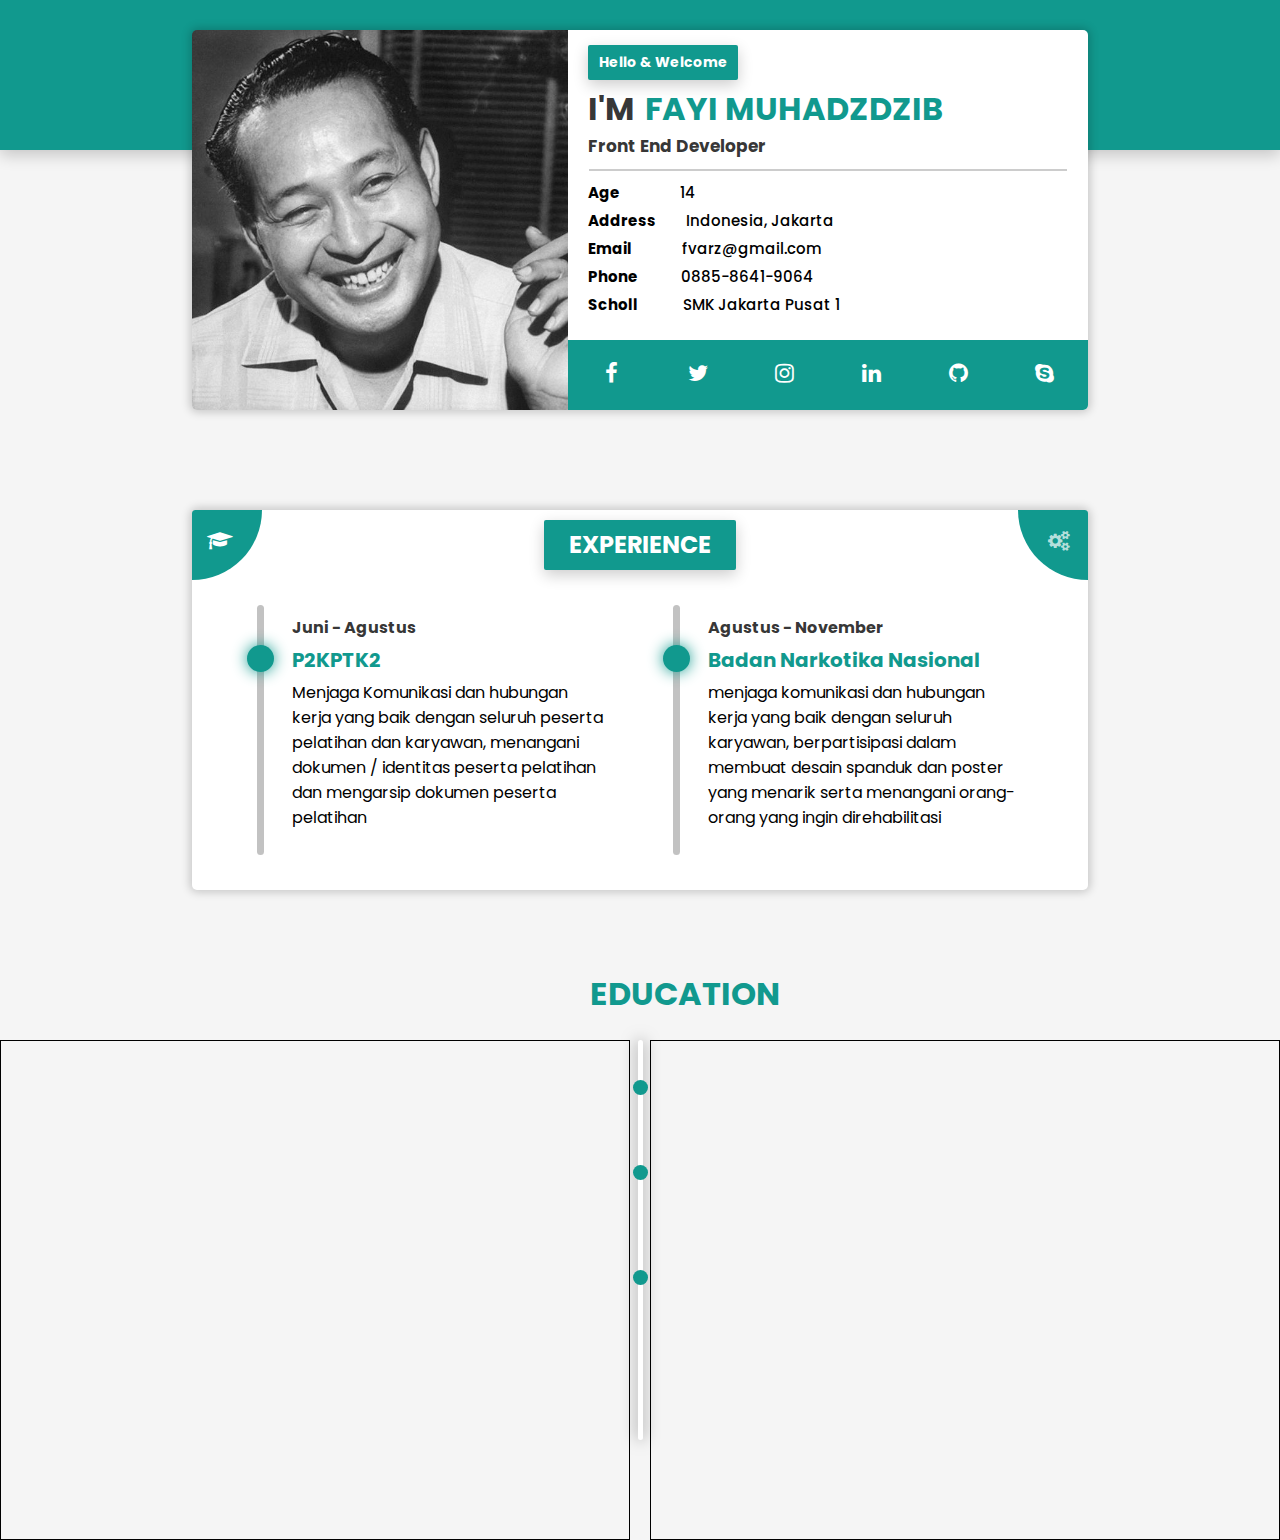
==== Display/css4/latihan/index.html @ 428a5d76 "latihan" ====
<!DOCTYPE html>
<html lang="en">
<head>
    <meta charset="UTF-8">
    <meta http-equiv="X-UA-Compatible" content="IE=edge">
    <meta name="viewport" content="width=device-width, initial-scale=1.0">
    <title>Biodata</title>
    <link rel="stylesheet" href="style.css">
    <link href="https://stackpath.bootstrapcdn.com/font-awesome/4.7.0/css/font-awesome.min.css" rel="stylesheet">
    <link href="https://fonts.googleapis.com/css2?family=Poppins:wght@400&display=swap" rel="stylesheet">
</head>
<body>
    <div class="identitas">
        <div class="foto"></div>
        <div class="isi">
            <h4>Hello & Welcome</h4>
            <h1>I'M <div>FAYI MUHADZDZIB</div></h1>
            <h3>Front End Developer</h3>
            <hr>
            <div class="kt">
                <p>Age<span>14</span></p>
                <p>Address<span>Indonesia, Jakarta</span></p>
                <p>Email<span>fvarz@gmail.com</span></p>
                <p>Phone<span>0885-8641-9064</span></p>
                <p>Scholl<span>SMK Jakarta Pusat 1</span></p>
            </div>
            <ul class="medsos">
                <li>
                    <a href="#">
                        <i class="fa fa-facebook" aria-hidden="true"></i>
                    </a>
                </li>
                <li>
                    <a href="#">
                        <i class="fa fa-twitter" aria-hidden="true"></i>
                    </a>
                </li>
                <li>
                    <a href="#">
                        <i class="fa fa-instagram" aria-hidden="true"></i>
                    </a>
                </li>
                <li>
                    <a href="#">
                        <i class="fa fa-linkedin" aria-hidden="true"></i>
                    </a>
                </li>
                <li>
                    <a href="#">
                        <i class="fa fa-github" aria-hidden="true"></i>
                    </a>
                </li>
                <li>
                    <a href="#">
                        <i class="fa fa-skype" aria-hidden="true"></i>
                    </a>
                </li>
            </ul>
        </div>
    </div>
    <div class="cardES">
        <div class="btnES">
            <div id="ep" class="exp">
                <i id="iconExp" class="fa fa-graduation-cap" aria-hidden="true"></i>
            </div>
            <h1 id="header">EXPERIENCE</h2>
            <div id="skl" class="skil">
                <i id="iconSkil" class="fa fa-cogs" aria-hidden="true"></i>
            </div>
        </div>
        <!-- experience -->
        <div class="card-exp">
            <div class="p2k">
                <div class="bulan">Juni - Agustus</div>
                <h1>P2KPTK2</h1>
                <p>Menjaga Komunikasi dan hubungan kerja yang baik dengan seluruh peserta pelatihan dan karyawan, menangani dokumen / identitas peserta pelatihan dan mengarsip dokumen peserta pelatihan</p>
            </div>
            <div class="bnn">
                <div class="bulan">Agustus - November</div>
                <h1>Badan Narkotika Nasional</h1>
                <p>menjaga komunikasi dan hubungan kerja yang baik dengan seluruh karyawan, berpartisipasi dalam membuat desain spanduk dan poster yang menarik serta menangani orang-orang yang ingin direhabilitasi</p>
            </div>
        </div>
        <!-- skill -->
        <div class="card-skill">
            <div class="html">
                <p>HTML</p>
                <p>85%</p>
            </div>
            <div class="bar-html">
                <div class="cairan-bar"></div>
            </div>
            <div class="css">
                <p>CSS</p>
                <p>90%</p>
            </div>
            <div class="bar-css">
                <div class="cairan-bar"></div>
            </div>
            <div class="js">
                <p>JAVASCRIPT</p>
                <p>75%</p>
            </div>
            <div class="bar-js">
                <div class="cairan-bar"></div>
            </div>
            <div class="py">
                <p>PYHTON</p>
                <p>80%</p>
            </div>
            <div class="bar-py">
                <div class="cairan-bar"></div>
            </div>
        </div>
    </div>
    <!-- education -->
    <div class="educ">
        <div class="kiri"></div>
        <div class="mid">
            <div class="batang">
                <div class="bola1"></div>
                <div class="bola2"></div>
                <div class="bola3"></div>
            </div>
        </div>
        <div class="kanan"></div>
    </div>

    <script>
        var btnExp = document.getElementById('ep'),
                btnSkl = document.getElementById('skl'),
                cardExp = document.getElementsByClassName('card-exp')[0],
                cardSkil = document.getElementsByClassName('card-skill')[0],
                iconExp = document.getElementById('iconExp'),
                iconSkil = document.getElementById('iconSkil'),
                judul = document.getElementById('header');

        btnExp.onclick = function (){
            cardExp.style.display = 'flex';
            iconExp.style.color = '#fff';
            btnExp.style.cursor = 'no-drop';
            btnSkl.style.cursor = 'pointer';
            iconSkil.style.color = 'rgba(255, 255, 255, .7)';
            judul.innerHTML = 'EXPERIENCE';
            cardSkil.style.display = 'none';
        }
        btnSkl.onclick = function (){
            cardSkil.style.display = 'flex';
            iconSkil.style.color = '#fff';
            btnSkl.style.cursor = 'no-drop';
            btnExp.style.cursor = 'pointer';
            iconExp.style.color = 'rgba(255, 255, 255, .7)';
            judul.innerHTML = 'SKILL';
            cardExp.style.display = 'none';
        }

        
    </script>
</body>
</html>
---- Display/css4/latihan/style.css ----
* {
    margin: 0;
    padding: 0;
    box-sizing: border-box;
    font-family: 'Poppins', sans-serif;
}
body {
    background-color: rgb(245, 245, 245);
}
.identitas {
    width: 70%;
    height: 380px;
    margin: 30px auto;
    display: flex;
    box-shadow: 0 0 10px 2px rgba(0, 0, 0, .2);
    border-radius: 5px;
}
.identitas::before {
    content: '';
    position: absolute;
    top: 0;
    left: 0;
    width: 100%;
    height: 150px;
    background-color: #11998e;
    box-shadow: 0 5px 15px rgba(0, 0, 0, .2);
    z-index: -9;
}
.identitas .foto {
    width: 42%;
    height: 100%;
    background-image: url('sohardto.jpg');
    background-size: cover;
    background-position: -50px 0px;
    /* filter: blur(5px); */
    border-top-left-radius: 5px;
    border-bottom-left-radius: 5px;
}
.identitas .isi {
    width: 58%;
    height: 100%;
    background-color: #fff;
    border-top-right-radius: 5px;
    border-bottom-right-radius: 5px;
}
.identitas .isi h4 {
    width: 150px;
    height: 35px;
    display: grid;
    place-items: center;
    margin: 15px 0 5px 20px;
    background-color: #11998e;
    color: #fff;
    font-size: 14px;
    border-radius: 2px;
    box-shadow: 0 5px 15px rgba(0, 0, 0, .2);
}
.identitas .isi h1 {
    padding: 0 0 0 20px;
    color: rgba(0, 0, 0, .8);
    display: flex;
}
.identitas .isi h1 div {
    padding-left: 10px;
    color: #11998e;
}
.identitas .isi h3 {
    padding: 0 0 0 20px;
    font-size: 17px;
    color: rgba(0, 0, 0, .8);
}
.identitas hr {
    width: calc(100% - 42px);
    margin: 10px auto; 
    border: 1px solid rgba(0, 0, 0, .2);
}
.identitas .isi p {
    padding-left: 20px;
    padding-bottom: 5px;
    font-size: 15px;
    font-weight: bold;
}
.identitas .isi .kt p span {
    font-weight: 500;
}
.identitas .isi .kt p:nth-child(1) span {
    padding-left: 60px;
}
.identitas .isi .kt p:nth-child(2) span {
    padding-left: 30px;
}
.identitas .isi .kt p:nth-child(3) span {
    padding-left: 50px;
}
.identitas .isi .kt p:nth-child(4) span {
    padding-left: 43px;
}
.identitas .isi .kt p:nth-child(5) span {
    padding-left: 45px;
}
.identitas .isi .medsos {
    width: 100%;
    height: 70px;
    background-color: #11998e;
    display: flex;
    align-items: center;
    justify-content: space-around;
    margin-top: 19px;
    border-bottom-right-radius: 5px;
}
.identitas .isi .medsos li {
    list-style: none;
    width: 50px;
    height: 50px;
    display: grid;
    place-items: center;
}
.identitas .isi .medsos li i {
    font-size: 22px;
    color: #fff;
    transition: .5s;
}
.identitas .isi .medsos li i:hover {
    transform: translateY(-10px) scale(1.3);
}
/* skill */
.cardES {
    width: 70%;
    height: 380px;
    margin: 100px auto 30px;
    display: flex;
    flex-direction: column;
    box-shadow: 0 0 10px 2px rgba(0, 0, 0, .2);
    background-color: #fff;
    border-radius: 5px;
}
.btnES {
    width: 100%;
    height: 70px;
    display: flex;
    align-items: center;
    justify-content: space-between;
}
#header {
    width: auto;
    padding: 0 25px;
    height: 50px;
    background-color: #11998e;
    color: #fff;
    border-radius: 2px;
    font-size: 24px;
    line-height: 50px;
    box-shadow: 0 5px 15px rgba(0, 0, 0, .2);
}
.exp {
    width: 70px;
    height: 70px;
    background-color: #11998e;
    border-top-left-radius: 5px;
    border-bottom-right-radius: 100px;
    padding: 20px 0 0 15px;
    cursor: no-drop;
}
.exp i {
    font-size: 20px;
    color: rgba(255, 255, 255, 1);
}
.skil {
    width: 70px;
    height: 70px;
    background-color: #11998e;
    border-top-right-radius: 5px;
    border-bottom-left-radius: 100px;
    padding: 20px 0 0 30px;
    cursor: pointer;
}
.skil i {
    font-size: 20px;
    color: rgba(255, 255, 255, 0.712);
}
/* card Experience */
.cardES .card-exp {
    width: 100%;
    height: 100%;
    display: flex;
    align-items: center;
    justify-content: space-evenly;
}
.cardES .card-exp .p2k {
    width: 350px;
    height: 300px;
    display: flex;
    flex-direction: column;
}
.cardES .card-exp .p2k .bulan  {
    padding: 30px 0 0 35px;
    font-weight: bold;
    color: rgba(0, 0, 0, .8);
}
.cardES .card-exp .p2k h1  {
    padding: 5px 0 0 35px;
    font-size: 20px;
    color: #11998e;
}
.cardES .card-exp .p2k::before {
    content: '';
    position: absolute;
    width: 27px;
    height: 27px;
    margin: 60px 0 0 -10px;
    border-radius: 50px;
    background-color: #11998e;
    box-shadow: 0 0 15px #11998e;
    z-index: 1;
}
.cardES .card-exp .p2k::after{
    content: '';
    position: absolute;
    width: 7px;
    height: 250px;
    margin: 20px 0 0 0;
    border-radius: 20px;
    background-color: rgb(194, 194, 194);
    /* box-shadow: 0 0 15px rgba(0, 0, 0, .3); */
}
.cardES .card-exp .p2k p {
    padding: 5px 0 0 35px;
    font-size: 16px;
}
/* bnn */
.cardES .card-exp .bnn {
    width: 350px;
    height: 300px;
    display: flex;
    flex-direction: column;
}
.cardES .card-exp .bnn::before {
    content: '';
    position: absolute;
    width: 27px;
    height: 27px;
    margin: 60px 0 0 -10px;
    border-radius: 50px;
    background-color: #11998e;
    box-shadow: 0 0 15px #11998e;
    z-index: 1;
}
.cardES .card-exp .bnn::after {
    content: '';
    position: absolute;
    width: 7px;
    height: 250px;
    background-color: rgb(194, 194, 194);
    /* box-shadow: 0 0 15px rgba(0, 0, 0, .3); */
    margin: 20px 0 0 0;
    border-radius: 20px;
}
.cardES .card-exp .bnn .bulan  {
    padding: 30px 0 0 35px;
    font-weight: bold;
    color: rgba(0, 0, 0, .8);
}
.cardES .card-exp .bnn h1  {
    padding: 5px 0 0 35px;
    font-size: 20px;
    color: #11998e;
}
.cardES .card-exp .bnn p {
    padding: 5px 0 0 35px;
    font-size: 16px;
}

/* card Skill */
.cardES .card-skill {
    width: 100%;
    height: 100%;
    display: none;
    flex-direction: column;
}
/* html */
.cardES .card-skill .html {
    width: calc(100% - 100px);
    height: 20px;
    display: flex;
    align-items: center;
    justify-content: space-between;
    margin: 30px auto 5px;
    font-weight: bold;
    color: rgba(0, 0, 0, .8);
}
.cardES .card-skill .bar-html {
    width: calc(100% - 100px);
    height: 10px;
    border-radius: 20px;
    margin: 5px auto;
    background-color: rgb(224, 224, 224);
}
.cardES .card-skill .bar-html .cairan-bar {
    width: 85%;
    height: 100%;
    border-radius: 20px;
    background-color: #11998e;
    box-shadow: 0 0 15px #11998ebd;
}
/* css */
.cardES .card-skill .css {
    width: calc(100% - 100px);
    height: 20px;
    display: flex;
    align-items: center;
    justify-content: space-between;
    margin: 15px auto 5px;
    font-weight: bold;
    color: rgba(0, 0, 0, .8);
}
.cardES .card-skill .bar-css {
    width: calc(100% - 100px);
    height: 10px;
    border-radius: 20px;
    margin: 5px auto;
    background-color: rgb(224, 224, 224);
}
.cardES .card-skill .bar-css .cairan-bar {
    width: 90%;
    height: 100%;
    border-radius: 20px;
    background-color: #11998e;
    box-shadow: 0 0 15px #11998ebd;
}
/* js */
.cardES .card-skill .js {
    width: calc(100% - 100px);
    height: 20px;
    display: flex;
    align-items: center;
    justify-content: space-between;
    margin: 15px auto 5px;
    font-weight: bold;
    color: rgba(0, 0, 0, .8);
}
.cardES .card-skill .bar-js {
    width: calc(100% - 100px);
    height: 10px;
    border-radius: 20px;
    margin: 5px auto;
    background-color: rgb(224, 224, 224);
}
.cardES .card-skill .bar-js .cairan-bar {
    width: 75%;
    height: 100%;
    border-radius: 20px;
    background-color: #11998e;
    box-shadow: 0 0 15px #11998ebd;
}
/* py */
.cardES .card-skill .py {
    width: calc(100% - 100px);
    height: 20px;
    display: flex;
    align-items: center;
    justify-content: space-between;
    margin: 15px auto 5px;
    font-weight: bold;
    color: rgba(0, 0, 0, .8);
}
.cardES .card-skill .bar-py {
    width: calc(100% - 100px);
    height: 10px;
    border-radius: 20px;
    margin: 5px auto;
    background-color: rgb(224, 224, 224);
}
.cardES .card-skill .bar-py .cairan-bar {
    width: 80%;
    height: 100%;
    border-radius: 20px;
    background-color: #11998e;
    box-shadow: 0 0 15px #11998ebd;
}
/* education */
.educ {
    width: 100%;
    height: 500px;
    margin: 150px 0 0 0;
    display: grid;
    grid-template-areas: "kiri mid kanan";
    grid-template-columns: 1fr 20px 1fr;
}
.educ::before {
    content: 'EDUCATION';
    position: absolute;
    margin: -70px 0 0 590px;
    font-size: 2em;
    color: #11998e;
    font-weight: bold;
}
/* kiri */
.educ .kiri {
    grid-area: kiri;
    border: 1px solid black;
}
/* mid */
.educ .mid {
    grid-area: mid;
    display: flex;
    justify-content: center;
}
.mid .batang {
    width: 5px;
    height: calc(100% - 100px);
    border-radius: 10px;
    background-color: #fff;
    box-shadow: 0 0 15px rgba(0, 0, 0, .5);
}
.mid .batang .bola1 {
    width: 15px;
    height: 15px;
    background-color: #11998e;
    border-radius: 50px;
    margin: 40px 0 0 -5px;
}
.mid .batang .bola2 {
    width: 15px;
    height: 15px;
    background-color: #11998e;
    border-radius: 50px;
    margin: 70px 0 0 -5px;
}
.mid .batang .bola3 {
    width: 15px;
    height: 15px;
    background-color: #11998e;
    border-radius: 50px;
    margin: 90px 0 0 -5px;
}
/* kanan */
.educ .kanan {
    grid-area: kanan;
    border: 1px solid black;
}
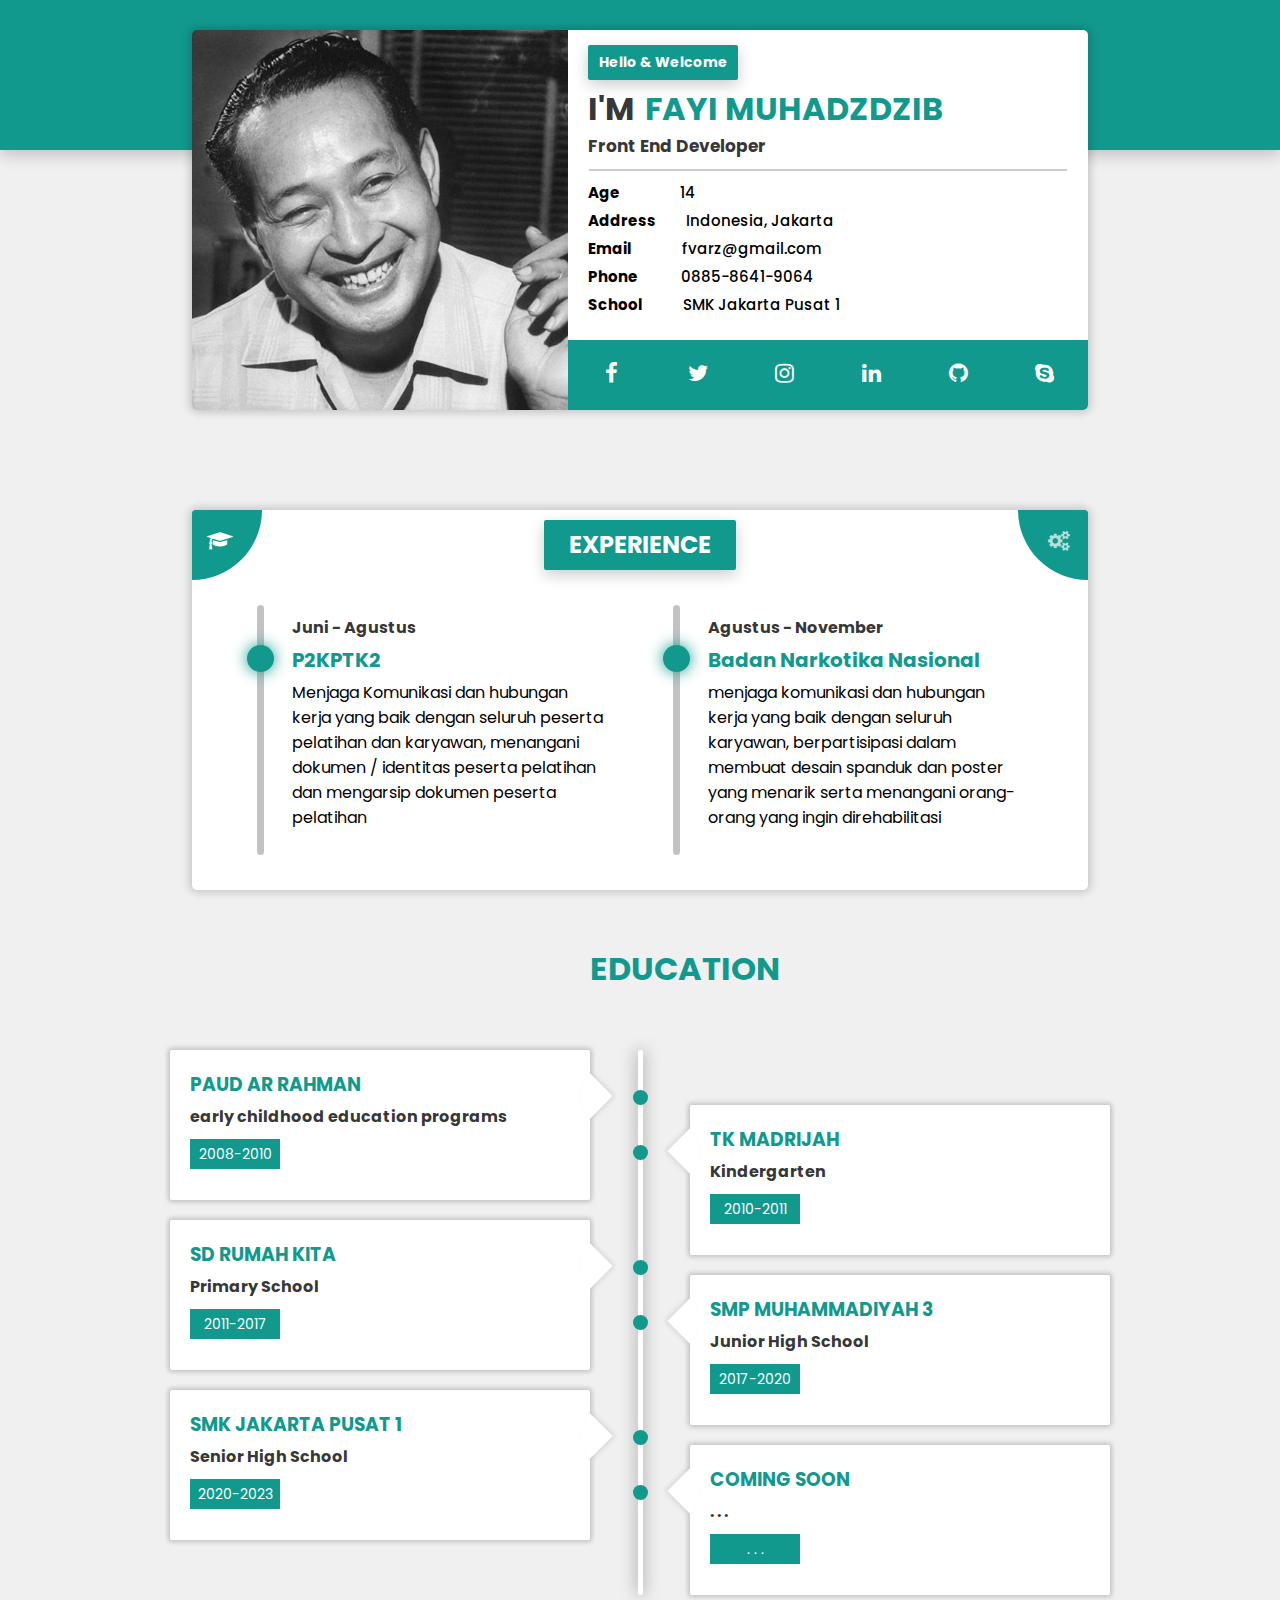
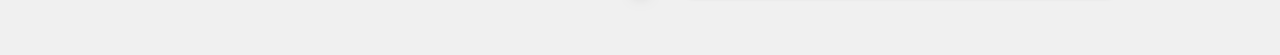
==== commit 309156d0: "education" ====
--- a/Display/css4/latihan/index.html
+++ b/Display/css4/latihan/index.html
@@ -22,7 +22,7 @@
                 <p>Address<span>Indonesia, Jakarta</span></p>
                 <p>Email<span>fvarz@gmail.com</span></p>
                 <p>Phone<span>0885-8641-9064</span></p>
-                <p>Scholl<span>SMK Jakarta Pusat 1</span></p>
+                <p>School<span>SMK Jakarta Pusat 1</span></p>
             </div>
             <ul class="medsos">
                 <li>
@@ -84,28 +84,28 @@
         <!-- skill -->
         <div class="card-skill">
             <div class="html">
-                <p>HTML</p>
+                <p>CREATIVITY</p>
                 <p>85%</p>
             </div>
             <div class="bar-html">
                 <div class="cairan-bar"></div>
             </div>
             <div class="css">
-                <p>CSS</p>
+                <p>CONQUER EUROPE</p>
                 <p>90%</p>
             </div>
             <div class="bar-css">
                 <div class="cairan-bar"></div>
             </div>
             <div class="js">
-                <p>JAVASCRIPT</p>
+                <p>HTML, CSS & JAVASCRIPT</p>
                 <p>75%</p>
             </div>
             <div class="bar-js">
                 <div class="cairan-bar"></div>
             </div>
             <div class="py">
-                <p>PYHTON</p>
+                <p>CONCEPT DESIGN THINKING</p>
                 <p>80%</p>
             </div>
             <div class="bar-py">
@@ -115,15 +115,59 @@
     </div>
     <!-- education -->
     <div class="educ">
-        <div class="kiri"></div>
+        <!-- kiri -->
+        <div class="kiri">
+            <!-- sd -->
+            <div class="pd">
+                <h3>PAUD AR RAHMAN</h3>
+                <p>early childhood education programs</p>
+                <div class="tgl">2008-2010</div>
+            </div>
+            <!-- sd -->
+            <div class="sd">
+                <h3>SD RUMAH KITA</h3>
+                <p>Primary School</p>
+                <div class="tgl">2011-2017</div>
+            </div>
+            <!-- smk -->
+            <div class="smk">
+                <h3>SMK JAKARTA PUSAT 1</h3>
+                <p>Senior High School</p>
+                <div class="tgl">2020-2023</div>
+            </div>
+        </div>
+        <!-- tengah -->
         <div class="mid">
             <div class="batang">
                 <div class="bola1"></div>
                 <div class="bola2"></div>
                 <div class="bola3"></div>
-            </div>
-        </div>
-        <div class="kanan"></div>
+                <div class="bola4"></div>
+                <div class="bola5"></div>
+                <div class="bola6"></div>
+            </div>
+        </div>
+        <!-- kanan -->
+        <div class="kanan">
+            <!-- tk -->
+            <div class="tk">
+                <h3>TK MADRIJAH</h3>
+                <p>Kindergarten</p>
+                <div class="tgl">2010-2011</div>
+            </div>
+            <!-- smp -->
+            <div class="smp">
+                <h3>SMP MUHAMMADIYAH 3</h3>
+                <p>Junior High School</p>
+                <div class="tgl">2017-2020</div>
+            </div>
+            <!-- coming soon -->
+            <div class="cm">
+                <h3>COMING SOON</h3>
+                <p>. . .</p>
+                <div class="tgl">. . .</div>
+            </div>
+        </div>
     </div>
 
     <script>
--- a/Display/css4/latihan/style.css
+++ b/Display/css4/latihan/style.css
@@ -5,7 +5,7 @@
     font-family: 'Poppins', sans-serif;
 }
 body {
-    background-color: rgb(245, 245, 245);
+    background-color: rgb(240, 240, 240);
 }
 .identitas {
     width: 70%;
@@ -29,7 +29,7 @@
 .identitas .foto {
     width: 42%;
     height: 100%;
-    background-image: url('sohardto.jpg');
+    background-image: url('foto.jpg');
     background-size: cover;
     background-position: -50px 0px;
     /* filter: blur(5px); */
@@ -96,7 +96,7 @@
     padding-left: 43px;
 }
 .identitas .isi .kt p:nth-child(5) span {
-    padding-left: 45px;
+    padding-left: 40px;
 }
 .identitas .isi .medsos {
     width: 100%;
@@ -380,8 +380,8 @@
 /* education */
 .educ {
     width: 100%;
-    height: 500px;
-    margin: 150px 0 0 0;
+    height: 555px;
+    margin: 160px 0 50px 0;
     display: grid;
     grid-template-areas: "kiri mid kanan";
     grid-template-columns: 1fr 20px 1fr;
@@ -389,7 +389,7 @@
 .educ::before {
     content: 'EDUCATION';
     position: absolute;
-    margin: -70px 0 0 590px;
+    margin: -105px 0 0 590px;
     font-size: 2em;
     color: #11998e;
     font-weight: bold;
@@ -397,7 +397,132 @@
 /* kiri */
 .educ .kiri {
     grid-area: kiri;
-    border: 1px solid black;
+    display: flex;
+    flex-direction: column;
+    align-items: flex-end;
+}
+/* paud */
+.kiri .pd {
+    position: relative;
+    width: 420px;
+    height: 150px;
+    background-color: #fff;
+    box-shadow: 0 0 5px 2px rgba(0, 0, 0, .2);
+    margin: 0 40px 0 0;
+    border-radius: 2px;
+    padding: 20px;
+}
+.kiri .pd::after {
+    content: '';
+    position: absolute;
+    width: 32px;
+    height: 32px;
+    background-color: #fff;
+    top: 30px;
+    left: 404px;
+    border-bottom-left-radius: 500px;
+    transform: rotate(45deg);
+    box-shadow: 2px -2px 5px rgba(0, 0, 0, .1);
+}
+.kiri .pd h3 {
+    color: #11998e;
+}
+.kiri .pd p {
+    font-weight: bold;
+    padding: 5px 0;
+    color: rgba(0, 0, 0, .8);
+}
+.kiri .pd .tgl {
+    width: 90px;
+    height: 30px;
+    background-color: #11998e;
+    color: #fff;
+    margin-top: 5px;
+    text-align: center;
+    line-height: 30px;
+    font-size: 14px;
+}
+/* sd */
+.kiri .sd {
+    position: relative;
+    width: 420px;
+    height: 150px;
+    background-color: #fff;
+    box-shadow: 0 0 5px 2px rgba(0, 0, 0, .2);
+    margin: 20px 40px 0 0;
+    border-radius: 2px;
+    padding: 20px;
+}
+.kiri .sd::after {
+    content: '';
+    position: absolute;
+    width: 32px;
+    height: 32px;
+    background-color: #fff;
+    top: 30px;
+    left: 404px;
+    border-bottom-left-radius: 500px;
+    transform: rotate(45deg);
+    box-shadow: 2px -2px 5px rgba(0, 0, 0, .1);
+}
+.kiri .sd h3 {
+    color: #11998e;
+}
+.kiri .sd p {
+    font-weight: bold;
+    padding: 5px 0;
+    color: rgba(0, 0, 0, .8);
+}
+.kiri .sd .tgl {
+    width: 90px;
+    height: 30px;
+    background-color: #11998e;
+    color: #fff;
+    margin-top: 5px;
+    text-align: center;
+    line-height: 30px;
+    font-size: 14px;
+}
+/* smk */
+.kiri .smk {
+    position: relative;
+    width: 420px;
+    height: 150px;
+    background-color: #fff;
+    box-shadow: 0 0 5px 2px rgba(0, 0, 0, .2);
+    margin: 20px 40px 0 0;
+    border-radius: 2px;
+    padding: 20px;
+}
+.kiri .smk::after {
+    content: '';
+    position: absolute;
+    width: 32px;
+    height: 32px;
+    background-color: #fff;
+    top: 30px;
+    left: 404px;
+    border-bottom-left-radius: 500px;
+    transform: rotate(45deg);
+    box-shadow: 2px -2px 5px rgba(0, 0, 0, .1);
+}
+.kiri .smk h3 {
+    color: #11998e;
+}
+.kiri .smk p {
+    font-weight: bold;
+    padding: 5px 0;
+    color: rgba(0, 0, 0, .8);
+}
+.kiri .smk .tgl {
+    width: 90px;
+    height: 30px;
+    background-color: #11998e;
+    color: #fff;
+    margin-top: 5px;
+    text-align: center;
+    line-height: 30px;
+    font-size: 14px;
 }
 /* mid */
 .educ .mid {
@@ -407,7 +532,7 @@
 }
 .mid .batang {
     width: 5px;
-    height: calc(100% - 100px);
+    height: calc(100% - 10px);
     border-radius: 10px;
     background-color: #fff;
     box-shadow: 0 0 15px rgba(0, 0, 0, .5);
@@ -424,17 +549,162 @@
     height: 15px;
     background-color: #11998e;
     border-radius: 50px;
-    margin: 70px 0 0 -5px;
+    margin: 40px 0 0 -5px;
 }
 .mid .batang .bola3 {
     width: 15px;
     height: 15px;
     background-color: #11998e;
     border-radius: 50px;
-    margin: 90px 0 0 -5px;
+    margin: 100px 0 0 -5px;
+}
+.mid .batang .bola4 {
+    width: 15px;
+    height: 15px;
+    background-color: #11998e;
+    border-radius: 50px;
+    margin: 40px 0 0 -5px;
+}
+.mid .batang .bola5 {
+    width: 15px;
+    height: 15px;
+    background-color: #11998e;
+    border-radius: 50px;
+    margin: 100px 0 0 -5px;
+}
+.mid .batang .bola6 {
+    width: 15px;
+    height: 15px;
+    background-color: #11998e;
+    border-radius: 50px;
+    margin: 40px 0 0 -5px;
 }
 /* kanan */
 .educ .kanan {
     grid-area: kanan;
-    border: 1px solid black;
-}
+    flex-direction: column;
+    align-items: flex-end;
+}
+/* tk */
+.kanan .tk {
+    position: relative;
+    width: 420px;
+    height: 150px;
+    background-color: #fff;
+    box-shadow: 0 0 5px 2px rgba(0, 0, 0, .2);
+    margin: 55px 0 0 40px;
+    border-radius: 2px;
+    padding: 20px;
+}
+.kanan .tk::after {
+    content: '';
+    position: absolute;
+    width: 32px;
+    height: 32px;
+    background-color: #fff;
+    top: 30px;
+    right: 404px;
+    border-bottom-left-radius: 500px;
+    transform: rotate(-135deg);
+    box-shadow: 2px -2px 5px rgba(0, 0, 0, .1);
+}
+.kanan .tk h3 {
+    color: #11998e;
+}
+.kanan .tk p {
+    font-weight: bold;
+    padding: 5px 0;
+    color: rgba(0, 0, 0, .8);
+}
+.kanan .tk .tgl {
+    width: 90px;
+    height: 30px;
+    background-color: #11998e;
+    color: #fff;
+    margin-top: 5px;
+    text-align: center;
+    line-height: 30px;
+    font-size: 14px;
+}
+/* smp */
+.kanan .smp {
+    position: relative;
+    width: 420px;
+    height: 150px;
+    background-color: #fff;
+    box-shadow: 0 0 5px 2px rgba(0, 0, 0, .2);
+    margin: 20px 0 0 40px;
+    border-radius: 2px;
+    padding: 20px;
+}
+.kanan .smp::after {
+    content: '';
+    position: absolute;
+    width: 32px;
+    height: 32px;
+    background-color: #fff;
+    top: 30px;
+    right: 404px;
+    border-bottom-left-radius: 500px;
+    transform: rotate(-135deg);
+    box-shadow: 2px -2px 5px rgba(0, 0, 0, .1);
+}
+.kanan .smp h3 {
+    color: #11998e;
+}
+.kanan .smp p {
+    font-weight: bold;
+    padding: 5px 0;
+    color: rgba(0, 0, 0, .8);
+}
+.kanan .smp .tgl {
+    width: 90px;
+    height: 30px;
+    background-color: #11998e;
+    color: #fff;
+    margin-top: 5px;
+    text-align: center;
+    line-height: 30px;
+    font-size: 14px;
+}
+/* cm */
+.kanan .cm {
+    position: relative;
+    width: 420px;
+    height: 150px;
+    background-color: #fff;
+    box-shadow: 0 0 5px 2px rgba(0, 0, 0, .2);
+    margin: 20px 0 0 40px;
+    border-radius: 2px;
+    padding: 20px;
+}
+.kanan .cm::after {
+    content: '';
+    position: absolute;
+    width: 32px;
+    height: 32px;
+    background-color: #fff;
+    top: 30px;
+    right: 404px;
+    border-bottom-left-radius: 500px;
+    transform: rotate(-135deg);
+    box-shadow: 2px -2px 5px rgba(0, 0, 0, .1);
+}
+.kanan .cm h3 {
+    color: #11998e;
+}
+.kanan .cm p {
+    font-weight: bold;
+    padding: 5px 0;
+    color: rgba(0, 0, 0, .8);
+}
+.kanan .cm .tgl {
+    width: 90px;
+    height: 30px;
+    background-color: #11998e;
+    color: #fff;
+    margin-top: 5px;
+    text-align: center;
+    line-height: 30px;
+    font-size: 14px;
+}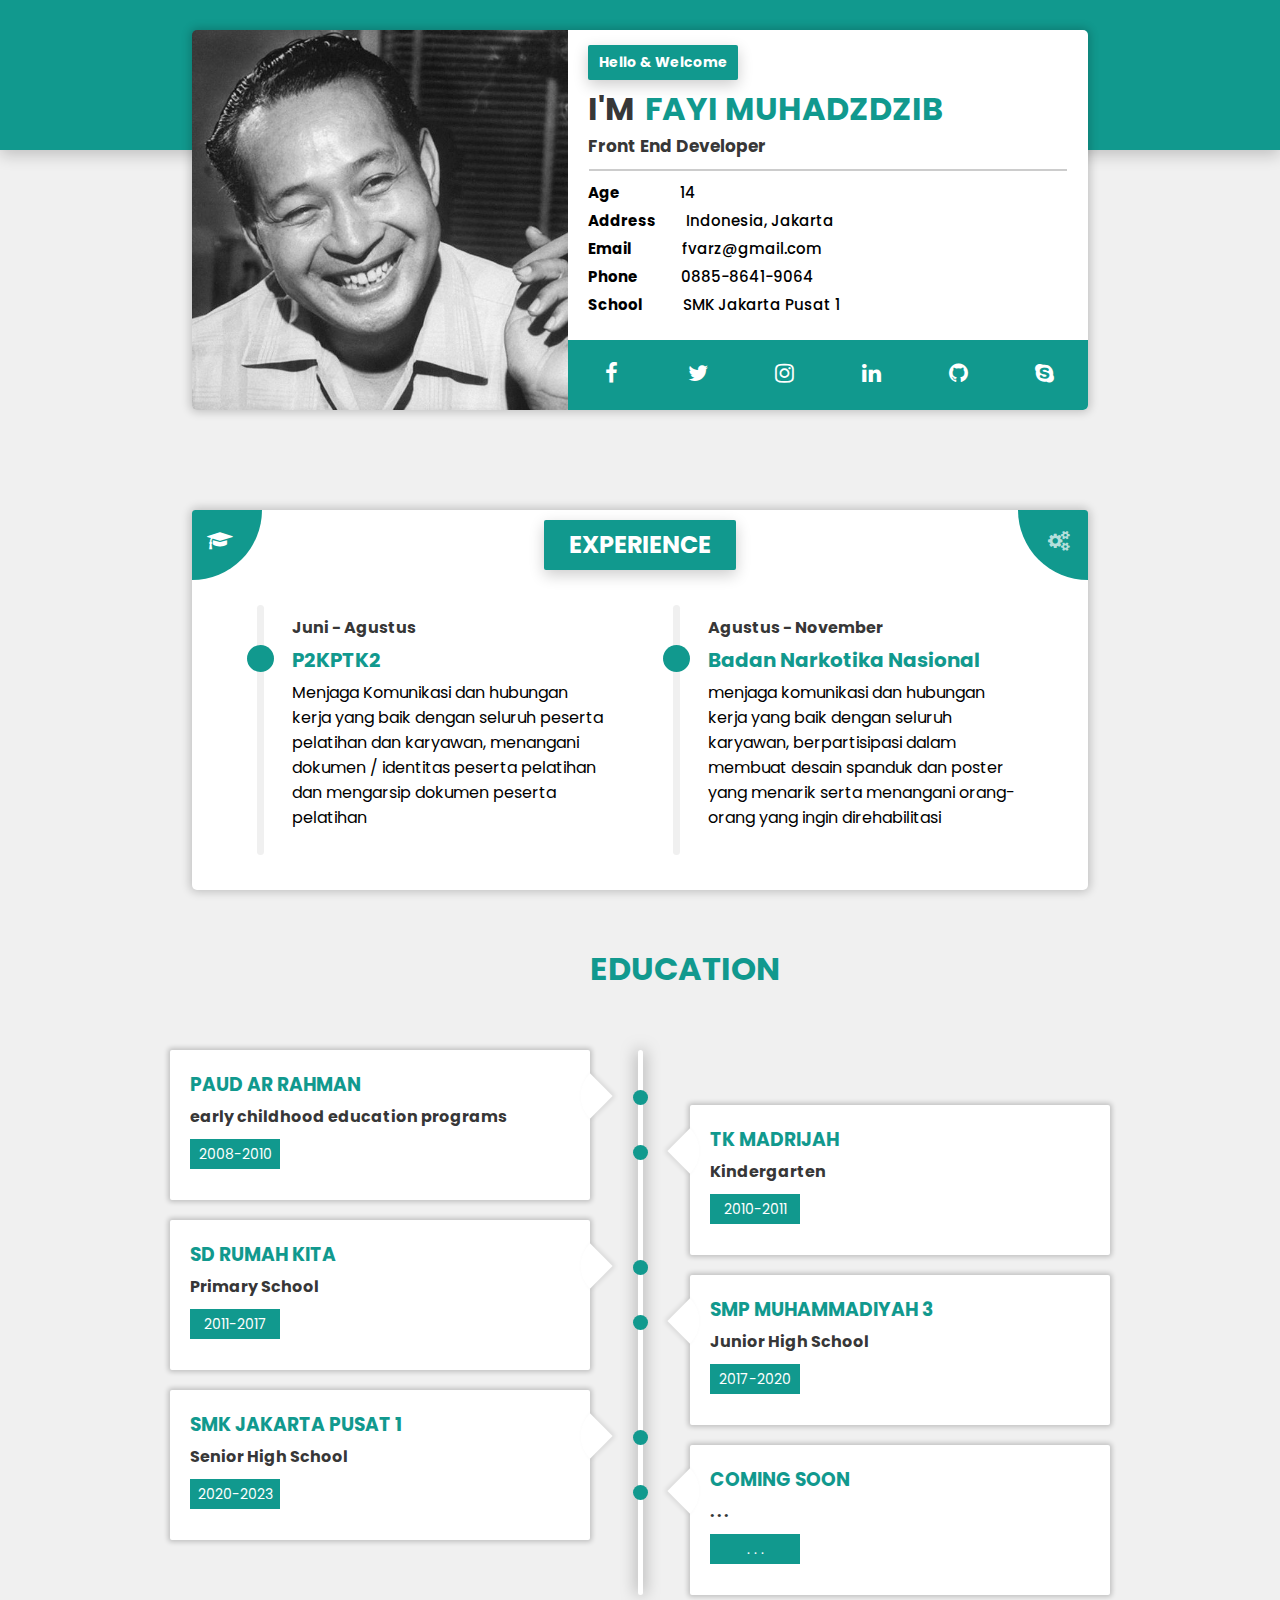
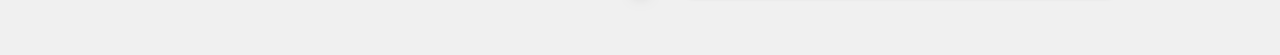
==== commit e36b50f3: "Perubahan" ====
--- a/Display/css4/latihan/index.html
+++ b/Display/css4/latihan/index.html
@@ -99,7 +99,7 @@
             </div>
             <div class="js">
                 <p>HTML, CSS & JAVASCRIPT</p>
-                <p>75%</p>
+                <p>55%</p>
             </div>
             <div class="bar-js">
                 <div class="cairan-bar"></div>
--- a/Display/css4/latihan/style.css
+++ b/Display/css4/latihan/style.css
@@ -210,7 +210,6 @@
     margin: 60px 0 0 -10px;
     border-radius: 50px;
     background-color: #11998e;
-    box-shadow: 0 0 15px #11998e;
     z-index: 1;
 }
 .cardES .card-exp .p2k::after{
@@ -220,8 +219,7 @@
     height: 250px;
     margin: 20px 0 0 0;
     border-radius: 20px;
-    background-color: rgb(194, 194, 194);
-    /* box-shadow: 0 0 15px rgba(0, 0, 0, .3); */
+    background-color: rgb(240, 240, 240);
 }
 .cardES .card-exp .p2k p {
     padding: 5px 0 0 35px;
@@ -242,7 +240,6 @@
     margin: 60px 0 0 -10px;
     border-radius: 50px;
     background-color: #11998e;
-    box-shadow: 0 0 15px #11998e;
     z-index: 1;
 }
 .cardES .card-exp .bnn::after {
@@ -250,8 +247,7 @@
     position: absolute;
     width: 7px;
     height: 250px;
-    background-color: rgb(194, 194, 194);
-    /* box-shadow: 0 0 15px rgba(0, 0, 0, .3); */
+    background-color: rgb(240, 240, 240);
     margin: 20px 0 0 0;
     border-radius: 20px;
 }
@@ -346,7 +342,7 @@
     background-color: rgb(224, 224, 224);
 }
 .cardES .card-skill .bar-js .cairan-bar {
-    width: 75%;
+    width: 55%;
     height: 100%;
     border-radius: 20px;
     background-color: #11998e;
